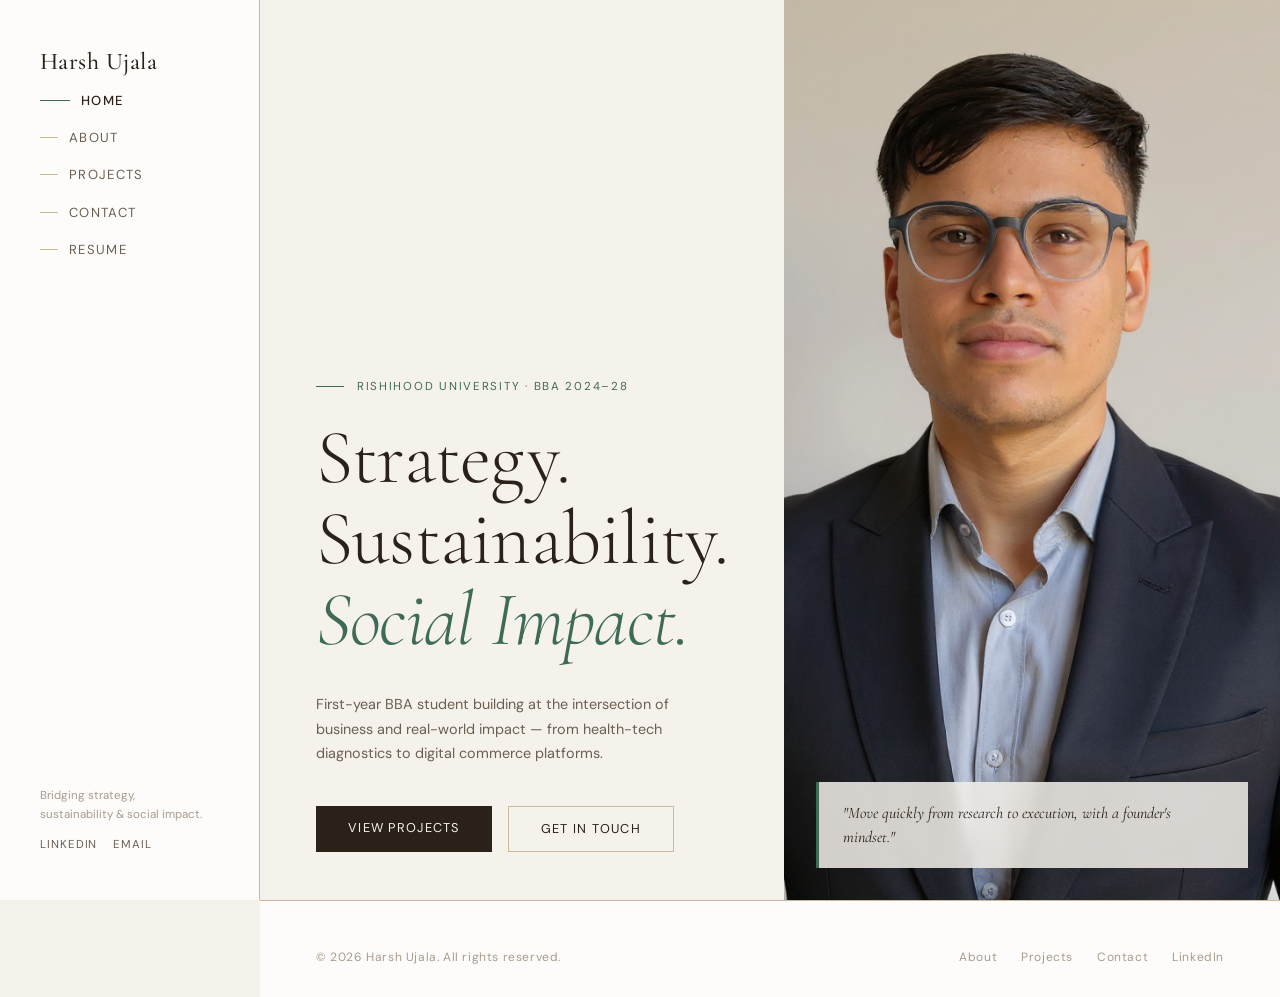
==== index.html @ a06221b7 "Remove sidebar tagline Removed the sidebar tagline for a cleaner look." ====
<!DOCTYPE html>
<html lang="en">
<head>
  <meta charset="UTF-8">
  <meta name="viewport" content="width=device-width, initial-scale=1.0">
  <title>Harsh Ujala — BBA Student & Business Thinker</title>
  <link rel="stylesheet" href="style.css">
</head>
<body>

  <!-- SIDEBAR -->
  <aside class="sidebar">
    <a href="index.html" class="sidebar-brand">Harsh Ujala</a>
    <nav class="sidebar-nav">
      <a href="index.html">Home</a>
      <a href="about.html">About</a>
      <a href="projects.html">Projects</a>
      <a href="contact.html">Contact</a>
      <a href="resume.html">Resume</a>
    </nav>
    <div class="sidebar-bottom">
      <p>Bridging strategy,<br>sustainability &amp; social impact.</p>
      <div class="sidebar-socials">
        <a href="https://linkedin.com/in/harsh-ujala-b54bb031b" target="_blank">LinkedIn</a>
        <a href="mailto:harsh.ujala.2024@makers.rishihood.edu.in">Email</a>
      </div>
    </div>
  </aside>

  <!-- HAMBURGER -->
  <button class="hamburger" id="hamburger" aria-label="Toggle menu">
    <span></span><span></span><span></span>
  </button>

  <!-- MAIN -->
  <div class="page-wrap">

    <!-- HERO -->
    <section class="hero" id="home" style="border-top:none; padding:0;">
      <div class="hero-top">

        <div class="hero-left fade-up">
          <span class="hero-eyebrow">Rishihood University · BBA 2024–28</span>
          <h1 class="hero-title">
            Strategy.<br>
            Sustainability.<br>
            <em>Social Impact.</em>
          </h1>
          <p class="hero-subtitle">
            First-year BBA student building at the intersection of business and real-world impact —
            from health-tech diagnostics to digital commerce platforms.
          </p>
          <div class="hero-ctas">
            <a href="projects.html" class="btn-primary">View Projects</a>
            <a href="contact.html" class="btn-outline">Get in Touch</a>
          </div>
        </div>

        <div class="hero-right">
          <img src="profile.png" alt="Harsh Ujala">
          <div class="hero-right-overlay">
            <p>"Move quickly from research to execution, with a founder's mindset."</p>
          </div>
        </div>

      </div>
    </section>

    <!-- ABOUT STRIP -->

    <!-- SKILLS STRIP -->

    <!-- FOOTER -->
    <footer class="site-footer">
      <span class="footer-copy">&copy; <span class="footer-year"></span> Harsh Ujala. All rights reserved.</span>
      <div class="footer-links">
        <a href="about.html">About</a>
        <a href="projects.html">Projects</a>
        <a href="contact.html">Contact</a>
        <a href="https://linkedin.com/in/harsh-ujala-b54bb031b" target="_blank">LinkedIn</a>
      </div>
    </footer>

  </div>

  <a href="#" class="back-top" aria-label="Back to top">↑</a>
  <script src="script.js"></script>
</body>
</html>
---- style.css ----
@import url('https://fonts.googleapis.com/css2?family=Cormorant+Garamond:ital,wght@0,300;0,400;0,500;0,600;1,300;1,400&family=DM+Sans:wght@300;400;500&display=swap');

/* ─── RESET & TOKENS ─────────────────────────────────────────── */
*, *::before, *::after { margin: 0; padding: 0; box-sizing: border-box; }

:root {
  --cream:   #f5f1eb;
  --warm:    #ede8e0;
  --sand:    #c8b99a;
  --brown:   #7a6650;
  --ink:     #2a2118;
  --mid:     #6b5f52;
  --light:   #a89b8c;
  --accent:  #3d6b57;   /* muted forest green */
  --white:   #fdfcfa;

  --serif:  'Cormorant Garamond', Georgia, serif;
  --sans:   'DM Sans', system-ui, sans-serif;

  --nav-w:  260px;
  --ease:   0.35s cubic-bezier(.4,0,.2,1);
}

html { font-size: 16px; scroll-behavior: smooth; }

body {
  font-family: var(--sans);
  background: var(--cream);
  color: var(--ink);
  min-height: 100vh;
  display: flex;
}

/* ─── SIDEBAR NAV ─────────────────────────────────────────────── */
.sidebar {
  position: fixed;
  top: 0; left: 0;
  width: var(--nav-w);
  height: 100vh;
  background: var(--white);
  border-right: 1px solid var(--sand);
  display: flex;
  flex-direction: column;
  padding: 3rem 2.5rem;
  z-index: 100;
  overflow-y: auto;
}

.sidebar-brand {
  font-family: var(--serif);
  font-size: 1.5rem;
  font-weight: 500;
  color: var(--ink);
  text-decoration: none;
  letter-spacing: 0.02em;
  line-height: 1.2;
  margin-bottom: 0.4rem;
}

.sidebar-tagline {
  font-size: 0.72rem;
  color: var(--light);
  letter-spacing: 0.12em;
  text-transform: uppercase;
  margin-bottom: 3rem;
  font-family: var(--sans);
}

.sidebar-nav {
  display: flex;
  flex-direction: column;
  gap: 0.1rem;
  flex: 1;
}

.sidebar-nav a {
  font-family: var(--sans);
  font-size: 0.82rem;
  letter-spacing: 0.1em;
  text-transform: uppercase;
  color: var(--mid);
  text-decoration: none;
  padding: 0.55rem 0;
  border-bottom: 1px solid transparent;
  transition: color var(--ease), border-color var(--ease);
  display: flex;
  align-items: center;
  gap: 0.7rem;
}

.sidebar-nav a::before {
  content: '';
  width: 18px;
  height: 1px;
  background: var(--sand);
  transition: width var(--ease), background var(--ease);
}

.sidebar-nav a:hover,
.sidebar-nav a.active {
  color: var(--ink);
}

.sidebar-nav a:hover::before,
.sidebar-nav a.active::before {
  width: 30px;
  background: var(--accent);
}

.sidebar-nav a.active {
  font-weight: 500;
}

.sidebar-bottom {
  margin-top: auto;
  padding-top: 2rem;
}

.sidebar-bottom p {
  font-size: 0.72rem;
  color: var(--light);
  line-height: 1.6;
  margin-bottom: 0.8rem;
}

.sidebar-socials {
  display: flex;
  gap: 1rem;
}

.sidebar-socials a {
  font-size: 0.72rem;
  letter-spacing: 0.08em;
  text-transform: uppercase;
  color: var(--mid);
  text-decoration: none;
  transition: color var(--ease);
}

.sidebar-socials a:hover { color: var(--accent); }

/* ─── MOBILE HAMBURGER ────────────────────────────────────────── */
.hamburger {
  display: none;
  position: fixed;
  top: 1.2rem; right: 1.2rem;
  z-index: 200;
  background: var(--white);
  border: 1px solid var(--sand);
  border-radius: 4px;
  padding: 0.5rem 0.7rem;
  cursor: pointer;
  flex-direction: column;
  gap: 4px;
}

.hamburger span {
  display: block;
  width: 22px;
  height: 1.5px;
  background: var(--ink);
  transition: var(--ease);
}

/* ─── MAIN CONTENT ────────────────────────────────────────────── */
.page-wrap {
  margin-left: var(--nav-w);
  flex: 1;
  min-height: 100vh;
}

/* ─── HERO ────────────────────────────────────────────────────── */
.hero {
  min-height: 100vh;
  display: grid;
  grid-template-rows: 1fr auto;
  padding: 0;
}

.hero-top {
  display: grid;
  grid-template-columns: 1fr 1fr;
  min-height: calc(100vh - 120px);
}

.hero-left {
  display: flex;
  flex-direction: column;
  justify-content: flex-end;
  padding: 4rem 3.5rem 3rem;
  background: var(--cream);
}

.hero-eyebrow {
  font-family: var(--sans);
  font-size: 0.72rem;
  letter-spacing: 0.15em;
  text-transform: uppercase;
  color: var(--accent);
  margin-bottom: 1.5rem;
  display: flex;
  align-items: center;
  gap: 0.8rem;
}

.hero-eyebrow::before {
  content: '';
  width: 28px;
  height: 1px;
  background: var(--accent);
}

.hero-title {
  font-family: var(--serif);
  font-size: clamp(3.5rem, 6vw, 5.5rem);
  font-weight: 300;
  color: var(--ink);
  line-height: 1.05;
  letter-spacing: -0.01em;
  margin-bottom: 2rem;
}

.hero-title em {
  font-style: italic;
  color: var(--accent);
}

.hero-subtitle {
  font-size: 0.9rem;
  color: var(--mid);
  line-height: 1.7;
  max-width: 380px;
  margin-bottom: 2.5rem;
}

.hero-ctas {
  display: flex;
  gap: 1rem;
  flex-wrap: wrap;
}

.btn-primary {
  background: var(--ink);
  color: var(--cream);
  padding: 0.85rem 2rem;
  font-family: var(--sans);
  font-size: 0.8rem;
  letter-spacing: 0.1em;
  text-transform: uppercase;
  text-decoration: none;
  border: none;
  cursor: pointer;
  transition: background var(--ease), color var(--ease);
}

.btn-primary:hover {
  background: var(--accent);
}

.btn-outline {
  background: transparent;
  color: var(--ink);
  padding: 0.85rem 2rem;
  font-family: var(--sans);
  font-size: 0.8rem;
  letter-spacing: 0.1em;
  text-transform: uppercase;
  text-decoration: none;
  border: 1px solid var(--sand);
  cursor: pointer;
  transition: border-color var(--ease), background var(--ease);
}

.btn-outline:hover {
  border-color: var(--ink);
  background: var(--warm);
}

.hero-right {
  position: relative;
  background: var(--warm);
  overflow: hidden;
}

.hero-right img {
  width: 100%;
  height: 100%;
  object-fit: cover;
  object-position: center top;
  display: block;
}

.hero-right-overlay {
  position: absolute;
  bottom: 2rem;
  left: 2rem;
  right: 2rem;
  background: rgba(245,241,235,0.85);
  backdrop-filter: blur(4px);
  padding: 1.2rem 1.5rem;
  border-left: 3px solid var(--accent);
}

.hero-right-overlay p {
  font-family: var(--serif);
  font-size: 1rem;
  font-style: italic;
  color: var(--ink);
  line-height: 1.5;
}

.hero-bottom {
  display: flex;
  border-top: 1px solid var(--sand);
}

.hero-stat {
  flex: 1;
  padding: 1.8rem 2.5rem;
  border-right: 1px solid var(--sand);
}

.hero-stat:last-child { border-right: none; }

.hero-stat-num {
  font-family: var(--serif);
  font-size: 2.2rem;
  color: var(--ink);
  display: block;
  line-height: 1;
  margin-bottom: 0.3rem;
}

.hero-stat-label {
  font-size: 0.72rem;
  letter-spacing: 0.1em;
  text-transform: uppercase;
  color: var(--light);
}

/* ─── SECTION SHARED ──────────────────────────────────────────── */
section {
  padding: 6rem 3.5rem;
  border-top: 1px solid var(--sand);
}

.section-eyebrow {
  font-family: var(--sans);
  font-size: 0.72rem;
  letter-spacing: 0.15em;
  text-transform: uppercase;
  color: var(--accent);
  margin-bottom: 1rem;
  display: flex;
  align-items: center;
  gap: 0.8rem;
}

.section-eyebrow::before {
  content: '';
  width: 28px;
  height: 1px;
  background: var(--accent);
}

.section-title {
  font-family: var(--serif);
  font-size: clamp(2.2rem, 4vw, 3.5rem);
  font-weight: 300;
  color: var(--ink);
  line-height: 1.1;
  margin-bottom: 1rem;
}

.section-title em {
  font-style: italic;
  color: var(--accent);
}

.rule {
  width: 60px;
  height: 1px;
  background: var(--sand);
  margin: 1.5rem 0 2.5rem;
}

/* ─── ABOUT SECTION (index) ───────────────────────────────────── */
.about-strip {
  display: grid;
  grid-template-columns: 1fr 1fr;
  gap: 5rem;
  align-items: start;
  padding: 6rem 3.5rem;
  border-top: 1px solid var(--sand);
}

.about-strip-text p {
  font-size: 1rem;
  color: var(--mid);
  line-height: 1.8;
  margin-bottom: 1.2rem;
}

.about-strip-aside {
  padding-top: 4rem;
}

.info-list {
  border-top: 1px solid var(--sand);
}

.info-item {
  display: flex;
  justify-content: space-between;
  padding: 0.9rem 0;
  border-bottom: 1px solid var(--warm);
  gap: 1rem;
}

.info-lbl {
  font-size: 0.72rem;
  letter-spacing: 0.1em;
  text-transform: uppercase;
  color: var(--light);
  flex-shrink: 0;
}

.info-val {
  font-size: 0.9rem;
  color: var(--ink);
  text-align: right;
}

/* ─── PROJECTS STRIP (index) ──────────────────────────────────── */
.projects-strip {
  padding: 6rem 3.5rem;
  border-top: 1px solid var(--sand);
  background: var(--white);
}

.projects-grid {
  display: grid;
  grid-template-columns: 1fr 1fr;
  gap: 2px;
  margin-top: 3rem;
}

.proj-card {
  background: var(--warm);
  padding: 2.5rem;
  cursor: pointer;
  transition: background var(--ease);
  text-decoration: none;
  display: block;
}

.proj-card:hover { background: var(--sand); }

.proj-card-tag {
  font-size: 0.68rem;
  letter-spacing: 0.12em;
  text-transform: uppercase;
  color: var(--accent);
  margin-bottom: 0.8rem;
  display: block;
}

.proj-card-title {
  font-family: var(--serif);
  font-size: 1.6rem;
  font-weight: 400;
  color: var(--ink);
  margin-bottom: 0.8rem;
  line-height: 1.2;
}

.proj-card-desc {
  font-size: 0.85rem;
  color: var(--mid);
  line-height: 1.7;
}

.proj-card-arrow {
  margin-top: 1.5rem;
  font-size: 0.8rem;
  color: var(--ink);
  letter-spacing: 0.05em;
}

/* ─── SKILLS SECTION (index) ──────────────────────────────────── */
.skills-strip {
  padding: 6rem 3.5rem;
  border-top: 1px solid var(--sand);
}

.skills-cols {
  display: grid;
  grid-template-columns: repeat(3, 1fr);
  gap: 3rem;
  margin-top: 3rem;
}

.skill-col-title {
  font-family: var(--serif);
  font-size: 1.1rem;
  font-weight: 500;
  color: var(--ink);
  margin-bottom: 1.2rem;
  padding-bottom: 0.6rem;
  border-bottom: 1px solid var(--sand);
}

.skill-item {
  font-size: 0.85rem;
  color: var(--mid);
  padding: 0.45rem 0;
  border-bottom: 1px solid var(--warm);
  display: flex;
  align-items: center;
  gap: 0.6rem;
}

.skill-item::before {
  content: '—';
  color: var(--sand);
  font-size: 0.7rem;
}

/* ─── PAGE BANNER ─────────────────────────────────────────────── */
.page-banner {
  min-height: 38vh;
  display: flex;
  align-items: flex-end;
  padding: 4rem 3.5rem 3rem;
  background: var(--white);
  border-bottom: 1px solid var(--sand);
  position: relative;
  overflow: hidden;
}

.page-banner::before {
  content: attr(data-letter);
  position: absolute;
  right: 3rem;
  bottom: -0.15em;
  font-family: var(--serif);
  font-size: 18rem;
  font-weight: 300;
  color: var(--warm);
  line-height: 1;
  pointer-events: none;
  user-select: none;
}

.banner-content { position: relative; z-index: 1; }

/* ─── ABOUT PAGE ──────────────────────────────────────────────── */
.about-page-grid {
  display: grid;
  grid-template-columns: 1.2fr 0.8fr;
  gap: 5rem;
  padding: 5rem 3.5rem;
}

.about-page-text p {
  font-size: 1rem;
  color: var(--mid);
  line-height: 1.8;
  margin-bottom: 1.2rem;
}

.timeline {
  margin-top: 2rem;
}

.timeline-item {
  display: flex;
  gap: 1.5rem;
  padding-bottom: 2rem;
  position: relative;
}

.timeline-item::before {
  content: '';
  position: absolute;
  left: 6px;
  top: 14px;
  bottom: 0;
  width: 1px;
  background: var(--sand);
}

.timeline-item:last-child::before { display: none; }

.timeline-dot {
  width: 13px;
  height: 13px;
  border-radius: 50%;
  background: var(--cream);
  border: 2px solid var(--accent);
  flex-shrink: 0;
  margin-top: 3px;
}

.timeline-body h4 {
  font-family: var(--serif);
  font-size: 1.05rem;
  font-weight: 500;
  color: var(--ink);
  margin-bottom: 0.2rem;
}

.timeline-body span {
  font-size: 0.75rem;
  letter-spacing: 0.08em;
  color: var(--light);
  text-transform: uppercase;
  display: block;
  margin-bottom: 0.5rem;
}

.timeline-body p {
  font-size: 0.87rem;
  color: var(--mid);
  line-height: 1.65;
  margin: 0;
}

/* ─── PROJECTS PAGE ───────────────────────────────────────────── */
.proj-list {
  padding: 4rem 3.5rem;
}

.proj-row {
  display: grid;
  grid-template-columns: 200px 1fr auto;
  gap: 3rem;
  align-items: start;
  padding: 3rem 0;
  border-bottom: 1px solid var(--sand);
  text-decoration: none;
  color: inherit;
  transition: background var(--ease);
}

.proj-row:first-child { border-top: 1px solid var(--sand); }

.proj-row-num {
  font-family: var(--serif);
  font-size: 3.5rem;
  font-weight: 300;
  color: var(--warm);
  line-height: 1;
}

.proj-row-meta {
  flex: 1;
}

.proj-row-tag {
  font-size: 0.7rem;
  letter-spacing: 0.12em;
  text-transform: uppercase;
  color: var(--accent);
  margin-bottom: 0.6rem;
  display: block;
}

.proj-row-title {
  font-family: var(--serif);
  font-size: 1.8rem;
  font-weight: 400;
  color: var(--ink);
  margin-bottom: 0.8rem;
  transition: color var(--ease);
}

.proj-row:hover .proj-row-title { color: var(--accent); }

.proj-row-desc {
  font-size: 0.87rem;
  color: var(--mid);
  line-height: 1.7;
  max-width: 520px;
  margin-bottom: 1rem;
}

.tags {
  display: flex;
  flex-wrap: wrap;
  gap: 0.5rem;
}

.tag {
  font-size: 0.68rem;
  letter-spacing: 0.08em;
  text-transform: uppercase;
  color: var(--brown);
  background: var(--warm);
  padding: 0.3rem 0.7rem;
  border: 1px solid var(--sand);
}

.tag-accent {
  background: var(--ink);
  color: var(--cream);
  border-color: var(--ink);
}

.proj-row-arrow {
  align-self: center;
  font-size: 1.5rem;
  color: var(--sand);
  transition: color var(--ease), transform var(--ease);
}

.proj-row:hover .proj-row-arrow {
  color: var(--accent);
  transform: translateX(4px);
}

/* ─── SKILLS PAGE ─────────────────────────────────────────────── */
.skills-page {
  padding: 4rem 3.5rem;
}

.skills-group {
  margin-bottom: 4rem;
}

.skills-group-title {
  font-family: var(--serif);
  font-size: 1.4rem;
  font-weight: 400;
  color: var(--ink);
  margin-bottom: 1.5rem;
  padding-bottom: 0.8rem;
  border-bottom: 1px solid var(--sand);
  display: flex;
  justify-content: space-between;
  align-items: baseline;
}

.skills-group-title span {
  font-family: var(--sans);
  font-size: 0.68rem;
  letter-spacing: 0.1em;
  text-transform: uppercase;
  color: var(--light);
}

.skills-pills {
  display: flex;
  flex-wrap: wrap;
  gap: 0.7rem;
}

.skill-pill {
  font-size: 0.82rem;
  color: var(--ink);
  background: var(--white);
  border: 1px solid var(--sand);
  padding: 0.55rem 1.1rem;
  transition: background var(--ease), border-color var(--ease);
  cursor: default;
}

.skill-pill:hover {
  background: var(--ink);
  color: var(--cream);
  border-color: var(--ink);
}

.certs-list {
  display: grid;
  grid-template-columns: 1fr 1fr;
  gap: 1px;
  margin-top: 1.5rem;
}

.cert-item {
  background: var(--white);
  padding: 1.2rem 1.5rem;
  border: 1px solid var(--warm);
  display: flex;
  align-items: center;
  gap: 1rem;
}

.cert-dot {
  width: 8px;
  height: 8px;
  border-radius: 50%;
  background: var(--accent);
  flex-shrink: 0;
}

.cert-item span {
  font-size: 0.83rem;
  color: var(--mid);
  line-height: 1.4;
}

/* ─── CONTACT PAGE ────────────────────────────────────────────── */
.contact-page {
  display: grid;
  grid-template-columns: 1fr 1.2fr;
  min-height: calc(100vh - 38vh);
}

.contact-left-panel {
  background: var(--ink);
  padding: 5rem 3rem;
  display: flex;
  flex-direction: column;
}

.contact-left-panel .section-eyebrow { color: var(--sand); }
.contact-left-panel .section-eyebrow::before { background: var(--sand); }

.contact-left-panel .section-title { color: var(--cream); }
.contact-left-panel .rule { background: var(--brown); }

.contact-info-block {
  margin-top: 2rem;
  flex: 1;
}

.contact-info-row {
  padding: 1rem 0;
  border-bottom: 1px solid rgba(255,255,255,0.1);
  display: flex;
  flex-direction: column;
  gap: 0.2rem;
}

.contact-info-lbl {
  font-size: 0.68rem;
  letter-spacing: 0.12em;
  text-transform: uppercase;
  color: var(--light);
}

.contact-info-val {
  font-size: 0.92rem;
  color: var(--cream);
}

.contact-info-val a {
  color: var(--cream);
  text-decoration: none;
  transition: color var(--ease);
}

.contact-info-val a:hover { color: var(--sand); }

.linkedin-pill {
  margin-top: 2.5rem;
  display: inline-flex;
  align-items: center;
  gap: 0.6rem;
  background: var(--accent);
  color: var(--white);
  padding: 0.8rem 1.5rem;
  font-size: 0.78rem;
  letter-spacing: 0.08em;
  text-transform: uppercase;
  text-decoration: none;
  transition: background var(--ease);
  width: fit-content;
}

.linkedin-pill:hover { background: var(--brown); }

.contact-right-panel {
  padding: 5rem 3.5rem;
  background: var(--cream);
}

/* ─── FORM ────────────────────────────────────────────────────── */
.form-group {
  margin-bottom: 1.8rem;
}

.form-label {
  font-size: 0.72rem;
  letter-spacing: 0.1em;
  text-transform: uppercase;
  color: var(--mid);
  display: block;
  margin-bottom: 0.5rem;
}

.form-input,
.form-textarea {
  width: 100%;
  background: var(--white);
  border: 1px solid var(--sand);
  padding: 0.85rem 1rem;
  font-family: var(--sans);
  font-size: 0.92rem;
  color: var(--ink);
  outline: none;
  transition: border-color var(--ease);
  appearance: none;
  border-radius: 0;
}

.form-input:focus,
.form-textarea:focus {
  border-color: var(--ink);
}

.form-textarea {
  min-height: 140px;
  resize: vertical;
}

.form-submit {
  background: var(--ink);
  color: var(--cream);
  border: none;
  padding: 0.9rem 2.5rem;
  font-family: var(--sans);
  font-size: 0.8rem;
  letter-spacing: 0.1em;
  text-transform: uppercase;
  cursor: pointer;
  transition: background var(--ease);
}

.form-submit:hover { background: var(--accent); }

.form-success {
  display: none;
  background: var(--accent);
  color: var(--white);
  padding: 1rem 1.5rem;
  font-size: 0.85rem;
  margin-top: 1rem;
}

/* ─── RESUME PAGE ─────────────────────────────────────────────── */
.resume-page {
  padding: 3rem 3.5rem 5rem;
}

.resume-download-bar {
  display: flex;
  justify-content: space-between;
  align-items: center;
  padding: 1.2rem 1.5rem;
  background: var(--white);
  border: 1px solid var(--sand);
  margin-bottom: 2rem;
}

.resume-download-bar p {
  font-size: 0.85rem;
  color: var(--mid);
}

.pdf-viewer {
  width: 100%;
  height: 85vh;
  border: 1px solid var(--sand);
  background: var(--white);
}

/* ─── FOOTER ──────────────────────────────────────────────────── */
.site-footer {
  padding: 3rem 3.5rem 2rem;
  border-top: 1px solid var(--sand);
  background: var(--white);
  display: flex;
  justify-content: space-between;
  align-items: center;
  flex-wrap: wrap;
  gap: 1rem;
}

.footer-copy {
  font-size: 0.75rem;
  color: var(--light);
  letter-spacing: 0.05em;
}

.footer-links {
  display: flex;
  gap: 1.5rem;
}

.footer-links a {
  font-size: 0.75rem;
  color: var(--light);
  text-decoration: none;
  letter-spacing: 0.05em;
  transition: color var(--ease);
}

.footer-links a:hover { color: var(--accent); }

/* ─── BACK TO TOP ─────────────────────────────────────────────── */
.back-top {
  position: fixed;
  bottom: 2rem;
  right: 2rem;
  width: 44px;
  height: 44px;
  background: var(--ink);
  color: var(--cream);
  border: none;
  cursor: pointer;
  font-size: 1rem;
  display: flex;
  align-items: center;
  justify-content: center;
  opacity: 0;
  transform: translateY(10px);
  transition: opacity var(--ease), transform var(--ease), background var(--ease);
  z-index: 50;
  text-decoration: none;
}

.back-top.visible { opacity: 1; transform: translateY(0); }
.back-top:hover { background: var(--accent); }

/* ─── ANIMATIONS ──────────────────────────────────────────────── */
.fade-up {
  opacity: 0;
  transform: translateY(24px);
  transition: opacity 0.6s ease, transform 0.6s ease;
}

.fade-up.in {
  opacity: 1;
  transform: translateY(0);
}

/* ─── RESPONSIVE ──────────────────────────────────────────────── */
@media (max-width: 900px) {
  .sidebar {
    transform: translateX(-100%);
    transition: transform var(--ease);
    z-index: 150;
  }

  .sidebar.open { transform: translateX(0); }

  .hamburger { display: flex; }

  .page-wrap { margin-left: 0; }

  .hero-top { grid-template-columns: 1fr; }
  .hero-right { height: 360px; }

  .about-strip,
  .about-page-grid,
  .contact-page {
    grid-template-columns: 1fr;
  }

  .projects-grid { grid-template-columns: 1fr; }
  .skills-cols { grid-template-columns: 1fr; }
  .certs-list { grid-template-columns: 1fr; }

  section { padding: 4rem 1.5rem; }
  .proj-list { padding: 3rem 1.5rem; }
  .proj-row { grid-template-columns: 60px 1fr; }
  .proj-row-arrow { display: none; }

  .page-banner { padding: 3rem 1.5rem 2rem; }
  .page-banner::before { font-size: 8rem; opacity: 0.5; }

  .contact-left-panel { padding: 3rem 1.5rem; }
  .contact-right-panel { padding: 3rem 1.5rem; }

  .resume-page { padding: 2rem 1.5rem; }
  .site-footer { padding: 2rem 1.5rem; flex-direction: column; align-items: flex-start; }

  .about-strip { padding: 4rem 1.5rem; }
  .projects-strip { padding: 4rem 1.5rem; }
  .skills-strip { padding: 4rem 1.5rem; }
}

/* ─── FORM VALIDATION STYLES ──────────────────────────────────── */

/* ID-based selectors (required by project brief) */
#contact-form {
  width: 100%;
}

#form-success {
  display: none;
  background: var(--accent);
  color: var(--white);
  padding: 1rem 1.5rem;
  font-size: 0.87rem;
  margin-top: 1rem;
  line-height: 1.5;
  border-left: 4px solid var(--brown);
}

/* Inline error messages shown by JS validation */
.field-error {
  display: block;
  font-size: 0.75rem;
  color: #c0392b;
  margin-top: 0.35rem;
  letter-spacing: 0.02em;
}

/* Red border on invalid inputs */
.form-input.input-error,
.form-textarea.input-error {
  border-color: #c0392b;
  background: #fff8f8;
}

/* Hamburger open state — animate to X */
.hamburger.is-open span:nth-child(1) {
  transform: translateY(5.5px) rotate(45deg);
}

.hamburger.is-open span:nth-child(2) {
  opacity: 0;
  transform: scaleX(0);
}

.hamburger.is-open span:nth-child(3) {
  transform: translateY(-5.5px) rotate(-45deg);
}

.hamburger span {
  transition: transform 0.28s ease, opacity 0.2s ease;
}
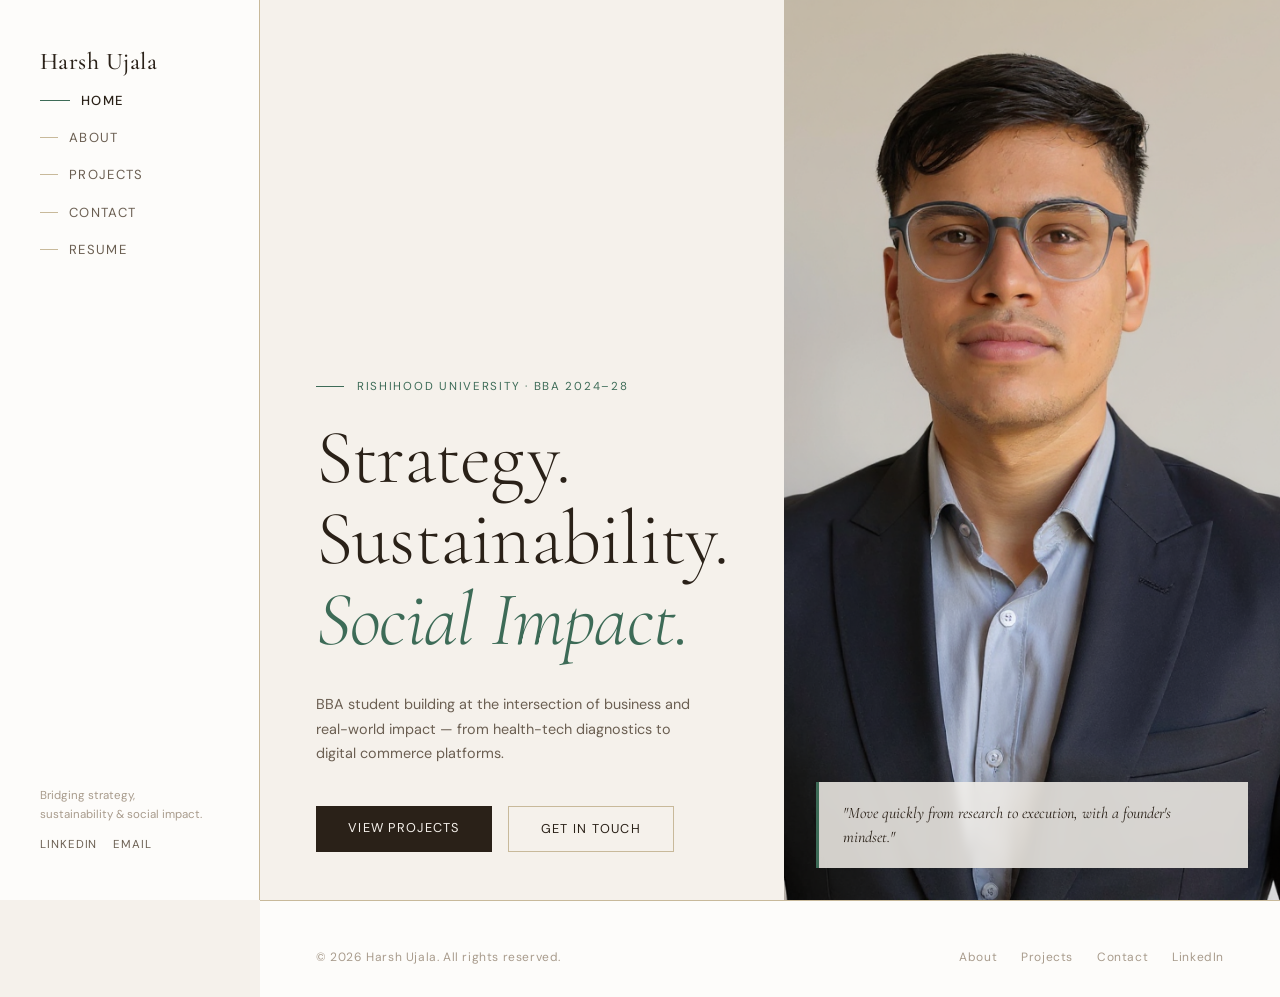
==== commit 362a99b8: "Update index.html" ====
--- a/index.html
+++ b/index.html
@@ -11,6 +11,9 @@
   <!-- SIDEBAR -->
   <aside class="sidebar">
     <a href="index.html" class="sidebar-brand">Harsh Ujala</a>
+    <a> </a>
+   
+    
     <nav class="sidebar-nav">
       <a href="index.html">Home</a>
       <a href="about.html">About</a>
@@ -47,7 +50,7 @@
             <em>Social Impact.</em>
           </h1>
           <p class="hero-subtitle">
-            First-year BBA student building at the intersection of business and real-world impact —
+            BBA student building at the intersection of business and real-world impact —
             from health-tech diagnostics to digital commerce platforms.
           </p>
           <div class="hero-ctas">
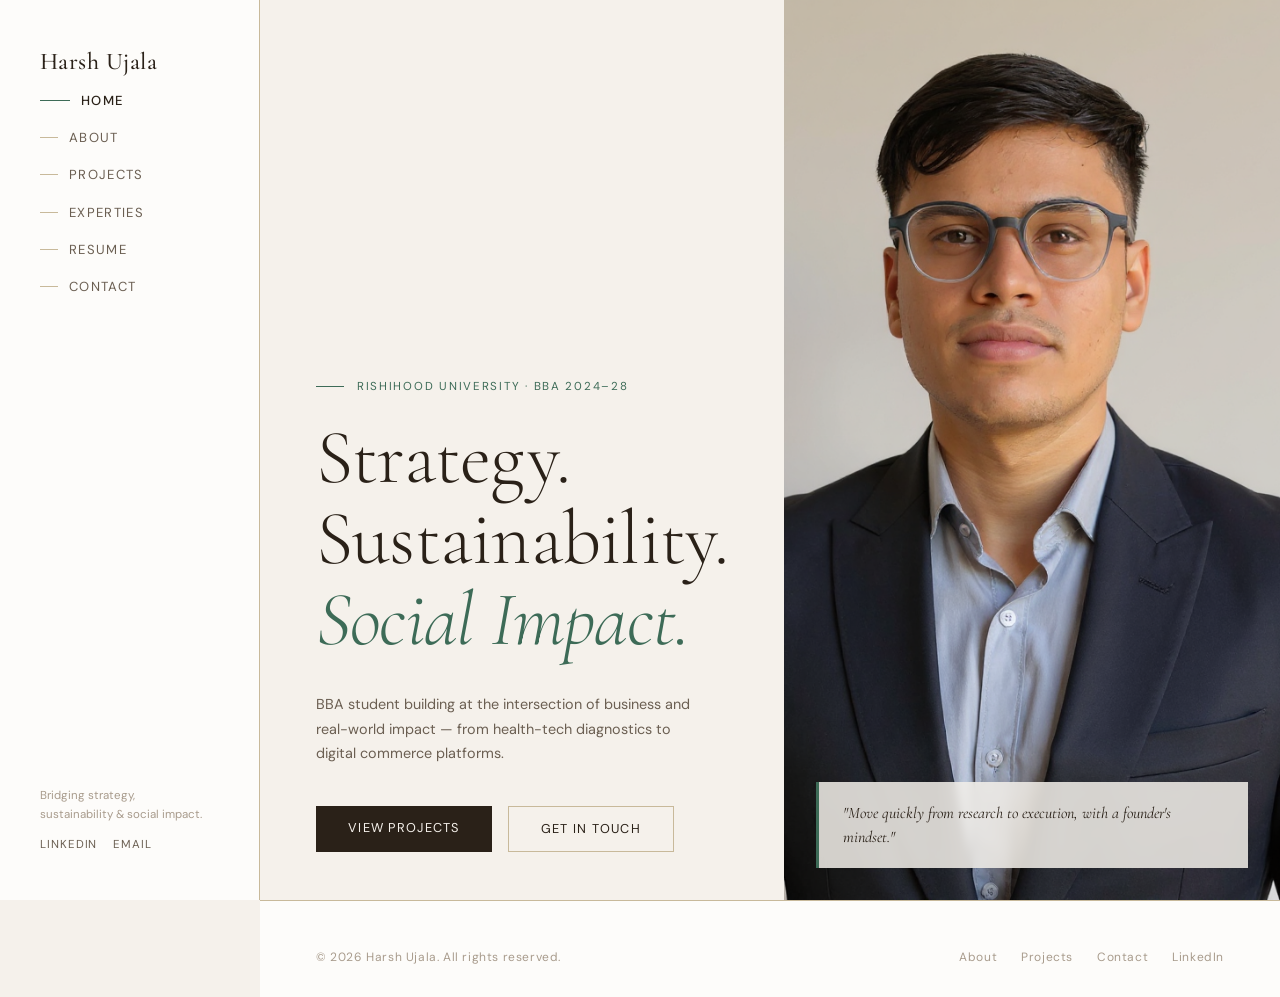
==== commit 05c82c2d: "Update index.html" ====
--- a/index.html
+++ b/index.html
@@ -11,15 +11,20 @@
   <!-- SIDEBAR -->
   <aside class="sidebar">
     <a href="index.html" class="sidebar-brand">Harsh Ujala</a>
-    <a> </a>
+    <a> 
+    
+    
+    </a>
    
     
     <nav class="sidebar-nav">
       <a href="index.html">Home</a>
       <a href="about.html">About</a>
       <a href="projects.html">Projects</a>
+      <a href="skills.html" class="active">Experties</a>
+      <a href="resume.html">Resume</a>
       <a href="contact.html">Contact</a>
-      <a href="resume.html">Resume</a>
+      
     </nav>
     <div class="sidebar-bottom">
       <p>Bridging strategy,<br>sustainability &amp; social impact.</p>
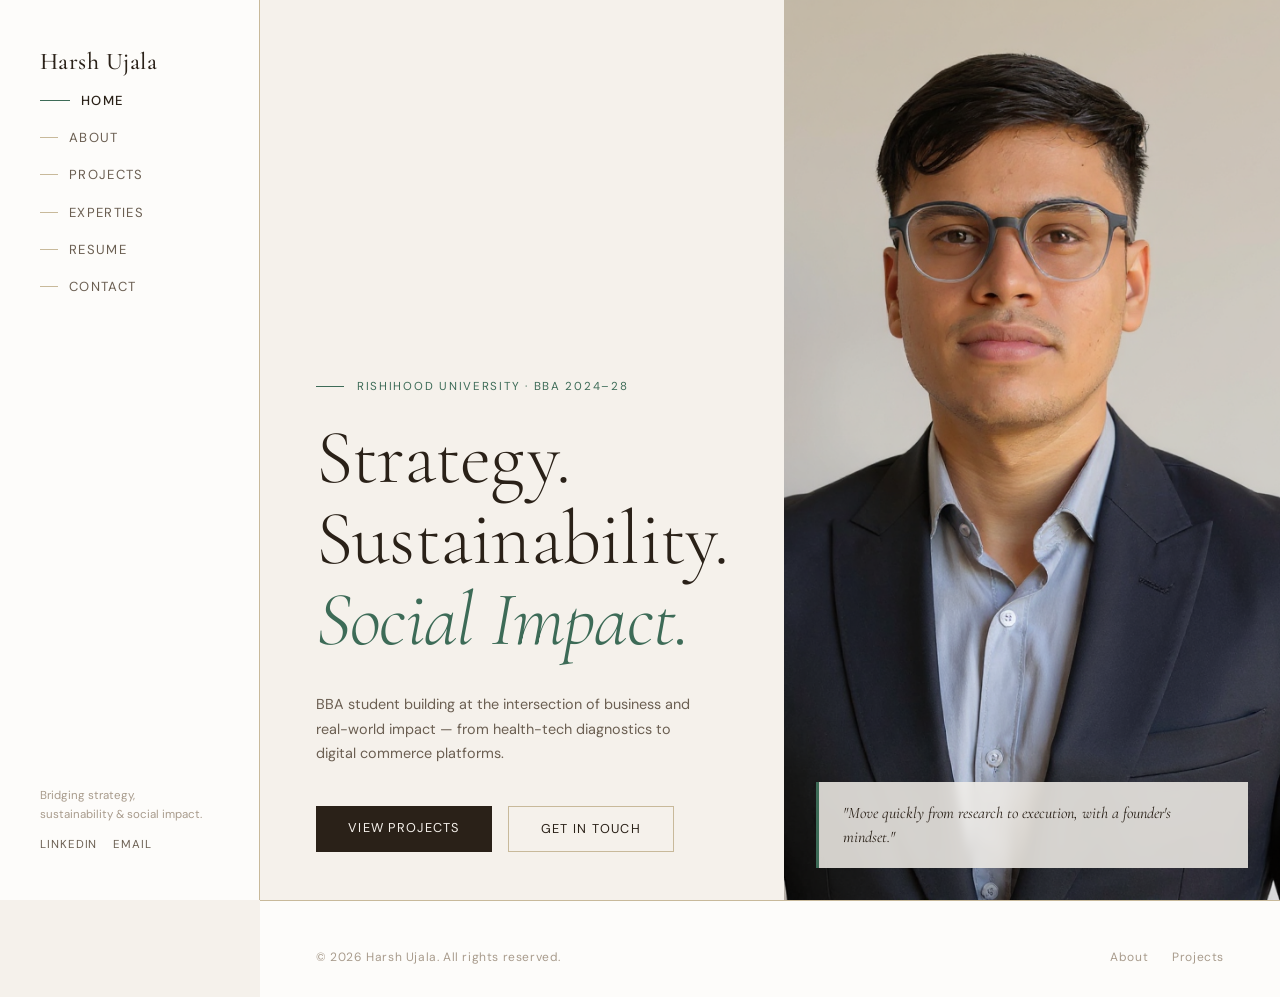
==== commit 6433fbd9: "Update index.html" ====
--- a/index.html
+++ b/index.html
@@ -21,7 +21,7 @@
       <a href="index.html">Home</a>
       <a href="about.html">About</a>
       <a href="projects.html">Projects</a>
-      <a href="skills.html" class="active">Experties</a>
+      <a href="skills.html" >Experties</a>
       <a href="resume.html">Resume</a>
       <a href="contact.html">Contact</a>
       
@@ -84,8 +84,6 @@
       <div class="footer-links">
         <a href="about.html">About</a>
         <a href="projects.html">Projects</a>
-        <a href="contact.html">Contact</a>
-        <a href="https://linkedin.com/in/harsh-ujala-b54bb031b" target="_blank">LinkedIn</a>
       </div>
     </footer>
 
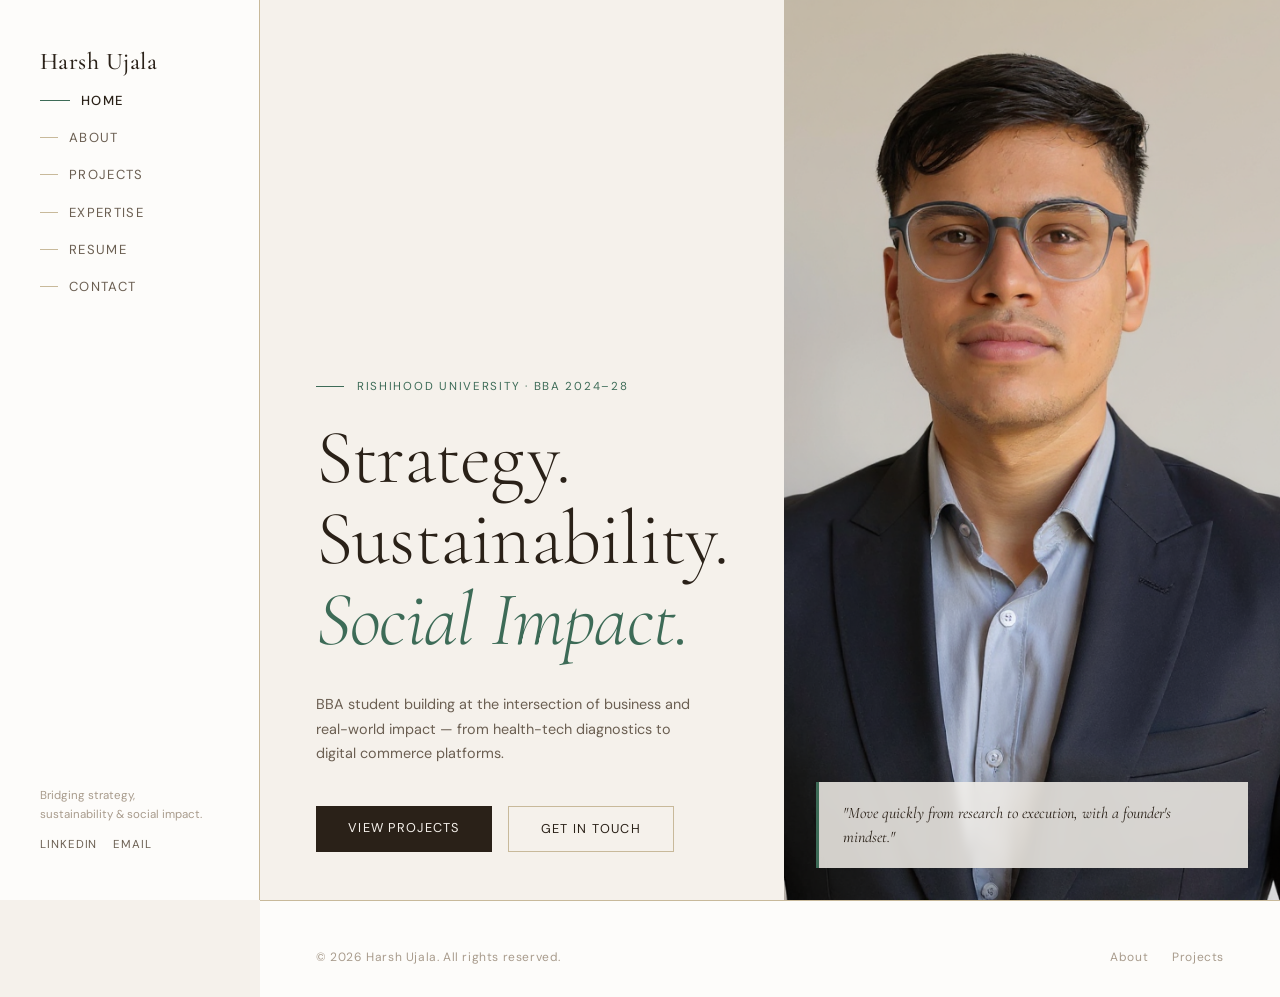
==== commit 421e6467: "Update index.html" ====
--- a/index.html
+++ b/index.html
@@ -21,7 +21,7 @@
       <a href="index.html">Home</a>
       <a href="about.html">About</a>
       <a href="projects.html">Projects</a>
-      <a href="skills.html" >Experties</a>
+      <a href="skills.html" >Expertise</a>
       <a href="resume.html">Resume</a>
       <a href="contact.html">Contact</a>
       
